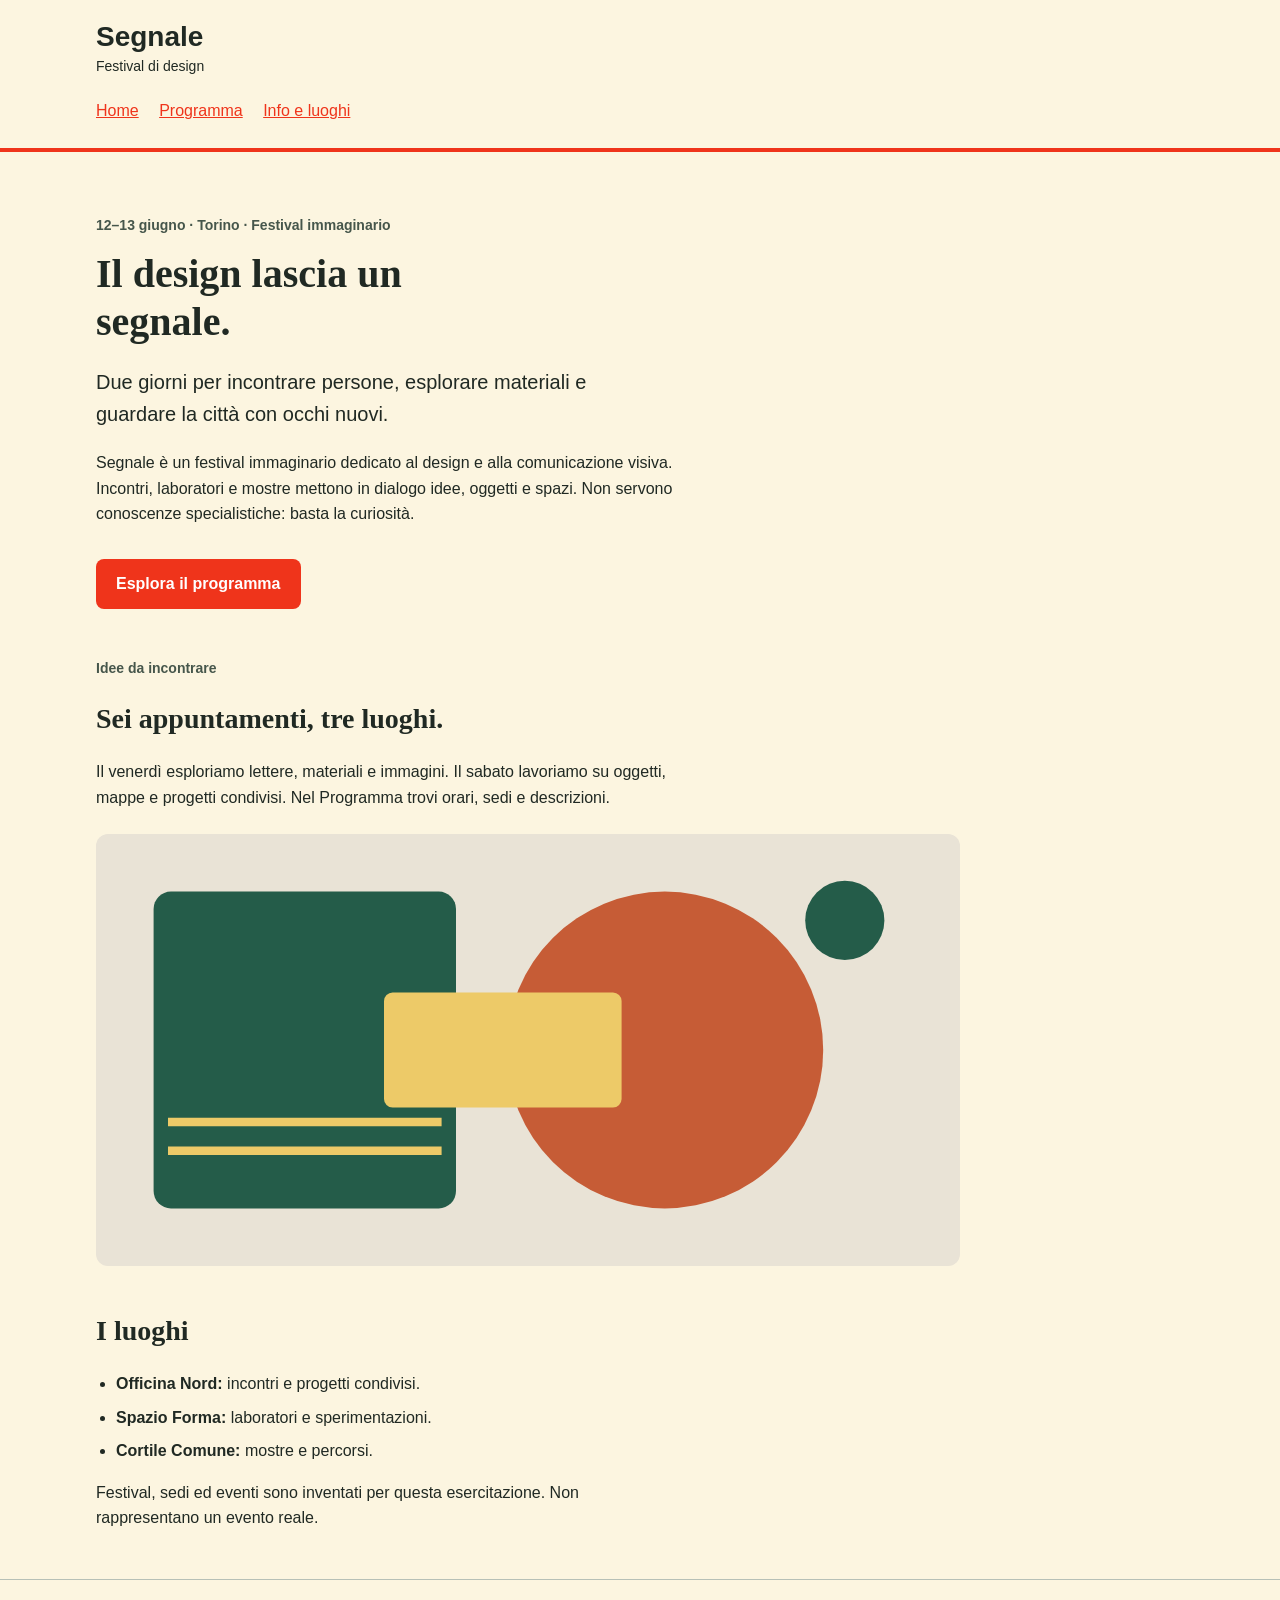
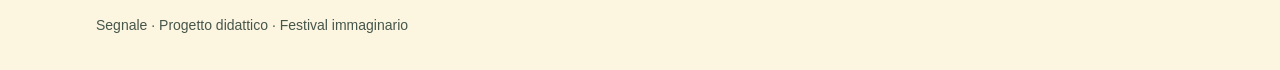
==== index.html @ b6003d48 "modifiche per cercare di fare vedere il sito" ====
<!doctype html>
<html lang="it">
<head>
  <meta charset="utf-8">
  <meta name="viewport" content="width=device-width, initial-scale=1">
  <title>Segnale — Festival di design</title>
  <link rel="stylesheet" href="style.css">
</head>
<body>
  <a class="skip-link" href="#contenuto">Vai al contenuto</a>

  <header class="site-header">
    <div class="container">
      <a class="brand" href="index.html">Segnale<span>Festival di design</span></a>
      <nav aria-label="Navigazione principale">
        <a href="index.html">Home</a>
        <a href="programma.html">Programma</a>
        <a href="info.html">Info e luoghi</a>
      </nav>
    </div>
  </header>

  <main id="contenuto" class="container">
    <section class="intro">
      <p class="eyebrow">12–13 giugno · Torino · Festival immaginario</p>
      <h1 id="titolo-home">Il design lascia un segnale.</h1>
      <p class="lead">Due giorni per incontrare persone, esplorare materiali e guardare la città con occhi nuovi.</p>
      <p class="reading-text">Segnale è un festival immaginario dedicato al design e alla comunicazione visiva. Incontri, laboratori e mostre mettono in dialogo idee, oggetti e spazi. Non servono conoscenze specialistiche: basta la curiosità.</p>
      <a class="button-link" href="programma.html">Esplora il programma</a>
    </section>

    <section class="content-section">
      <p class="eyebrow">Idee da incontrare</p>
      <h2 id="titolo-festival">Sei appuntamenti, tre luoghi.</h2>
      <p class="reading-text">Il venerdì esploriamo lettere, materiali e immagini. Il sabato lavoriamo su oggetti, mappe e progetti condivisi. Nel Programma trovi orari, sedi e descrizioni.</p>
      <img class="festival-image" src="assets/festival.svg" alt="Composizione geometrica di cerchi e rettangoli nei colori del festival" width="1200" height="600">
    </section>

    <section class="content-section">
      <h2 id="titolo-luoghi">I luoghi</h2>
      <ul class="venues">
        <li><strong>Officina Nord:</strong> incontri e progetti condivisi.</li>
        <li><strong>Spazio Forma:</strong> laboratori e sperimentazioni.</li>
        <li><strong>Cortile Comune:</strong> mostre e percorsi.</li>
      </ul>
      <p class="reading-text">Festival, sedi ed eventi sono inventati per questa esercitazione. Non rappresentano un evento reale.</p>
    </section>
  </main>

  <footer class="site-footer">
    <div class="container">
      <p>Segnale · Progetto didattico · Festival immaginario</p>
    </div>
  </footer>
</body>
</html>
---- style.css ----
/* Segnale: stile condiviso per Home, Programma e Info e luoghi. */

:root {
  --colore-primario: #ef341b;
  --colore-primario-scuro: #f01313;
  --colore-sfondo: #fcf5e0;
  --colore-testo: #202923;
  --font-testo: Arial, Helvetica, sans-serif;
  --font-titoli: Georgia, "Times New Roman", serif;
}

* {
  box-sizing: border-box;
}

body {
  margin: 0;
  background: var(--colore-sfondo);
  color: var(--colore-testo);
  font-family: var(--font-testo);
  font-size: 1rem;
  line-height: 1.6;
}

a {
  color: var(--colore-primario);
}

a:hover {
  text-decoration: underline;
}

a:focus {
  outline: 3px solid var(--colore-testo);
}

.container {
  width: 92%;
  max-width: 68rem;
  margin: 0 auto;
}

.site-header {
  padding: 1.25rem 0;
  border-bottom: 4px solid var(--colore-primario);
}

.brand {
  display: inline-block;
  color: var(--colore-testo);
  font-size: 1.75rem;
  font-weight: bold;
  line-height: 1.2;
  text-decoration: none;
}

.brand span {
  display: block;
  margin-top: 0.25rem;
  font-size: 0.875rem;
  font-weight: normal;
}

nav {
  margin-top: 1rem;
}

nav a {
  display: inline-block;
  margin-right: 1rem;
  padding: 0.25rem 0;
}

.intro {
  padding: 3rem 0 1rem;
}

.eyebrow,
.event-meta {
  color: #46564b;
  font-size: 0.875rem;
  font-weight: bold;
}

h1,
h2,
h3 {
  font-family: var(--font-titoli);
  line-height: 1.2;
}

h1 {
  max-width: 18ch;
  margin: 0.75rem 0 1.25rem;
  font-size: 2.5rem;
}

h2 {
  font-size: 1.75rem;
}

h3 {
  margin: 0.5rem 0 0.75rem;
  font-size: 1.375rem;
}

.lead {
  max-width: 48ch;
  font-size: 1.25rem;
}

.reading-text {
  max-width: 65ch;
}

.button-link {
  display: inline-block;
  margin-top: 1rem;
  padding: 0.75rem 1.25rem;
  border-radius: 0.5rem;
  background: var(--colore-primario);
  color: #ffffff;
  font-weight: bold;
  text-decoration: none;
}

.button-link:hover {
  background: var(--colore-primario-scuro);
}

.content-section {
  margin: 2rem 0 3rem;
}

.festival-image {
  display: block;
  width: 100%;
  max-width: 54rem;
  height: auto;
  margin-top: 1.5rem;
  border-radius: 0.75rem;
}

.venues {
  padding-left: 1.25rem;
}

.venues li {
  margin-bottom: 0.5rem;
}

.event-grid {
  display: grid;
  grid-template-columns: 1fr;
  gap: 3rem;
}

.event-card {
  overflow: hidden;
  border: 1px solid #b7c0b7;
  border-radius: 0.75rem;
  background: #ffffff;
}

.event-card img {
  display: block;
  width: 100%;
  height: auto;
}

.event-body {
  padding: 1.5rem;
}

.event-place {
  margin-bottom: 0;
  color: #46564b;
  font-size: 0.875rem;
}

.site-footer {
  padding: 1.25rem 0;
  border-top: 1px solid #b7c0b7;
  color: #46564b;
  font-size: 0.875rem;
}

.skip-link {
  position: absolute;
  top: -6rem;
  left: 1rem;
  padding: 0.75rem 1rem;
  background: #ffffff;
  color: var(--colore-testo);
}

.skip-link:focus {
  top: 1rem;
}

/* Galleria fotografica */
.luoghi-swiper {
  width: 100%;
  max-width: 54rem;
  overflow: hidden;
  border-radius: 0.75rem;
  background: #ffffff;
}

.luoghi-swiper .swiper-slide {
  height: auto;
  margin: 0;
  border: 1px solid #b7c0b7;
  border-radius: 0.75rem;
  overflow: hidden;
}

.luoghi-swiper .swiper-slide img {
  display: block;
  width: 100%;
  height: auto;
  aspect-ratio: 3 / 2;
  object-fit: cover;
}

.luoghi-swiper figcaption {
  display: grid;
  gap: 0.25rem;
  padding: 1rem 1.25rem;
  color: var(--colore-testo);
}

.gallery-controls {
  display: flex;
  align-items: center;
  justify-content: center;
  gap: 1.5rem;
  min-height: 3.5rem;
}

.luoghi-swiper .swiper-button-prev,
.luoghi-swiper .swiper-button-next {
  position: static;
  width: 2.75rem;
  height: 2.75rem;
  margin: 0;
  color: var(--colore-primario);
}

.luoghi-swiper .swiper-button-prev::after,
.luoghi-swiper .swiper-button-next::after {
  font-size: 1.25rem;
  font-weight: bold;
}

.luoghi-swiper .swiper-pagination {
  position: static;
  width: auto;
  color: var(--colore-testo);
}

.luoghi-swiper button:focus-visible,
a:focus-visible {
  outline: 3px solid var(--colore-testo);
  outline-offset: 3px;
}

/* Mappa e indirizzi */
.map-container {
  width: 100%;
  overflow: hidden;
  border: 1px solid #b7c0b7;
  border-radius: 0.75rem;
}

.map-container iframe {
  display: block;
  width: 100%;
  height: 28rem;
  border: 0;
}

.venue-addresses {
  padding-left: 1.25rem;
}

.venue-addresses li {
  margin-bottom: 1rem;
}

@media (min-width: 600px) {
  .event-grid {
    grid-template-columns: repeat(2, 1fr);
  }
}

@media (min-width: 1024px) {
  .event-grid {
    grid-template-columns: repeat(3, 1fr);
  }
}

@media (max-width: 480px) {
  .map-container iframe {
    height: 22rem;
  }

  .gallery-controls {
    gap: 0.75rem;
  }
}
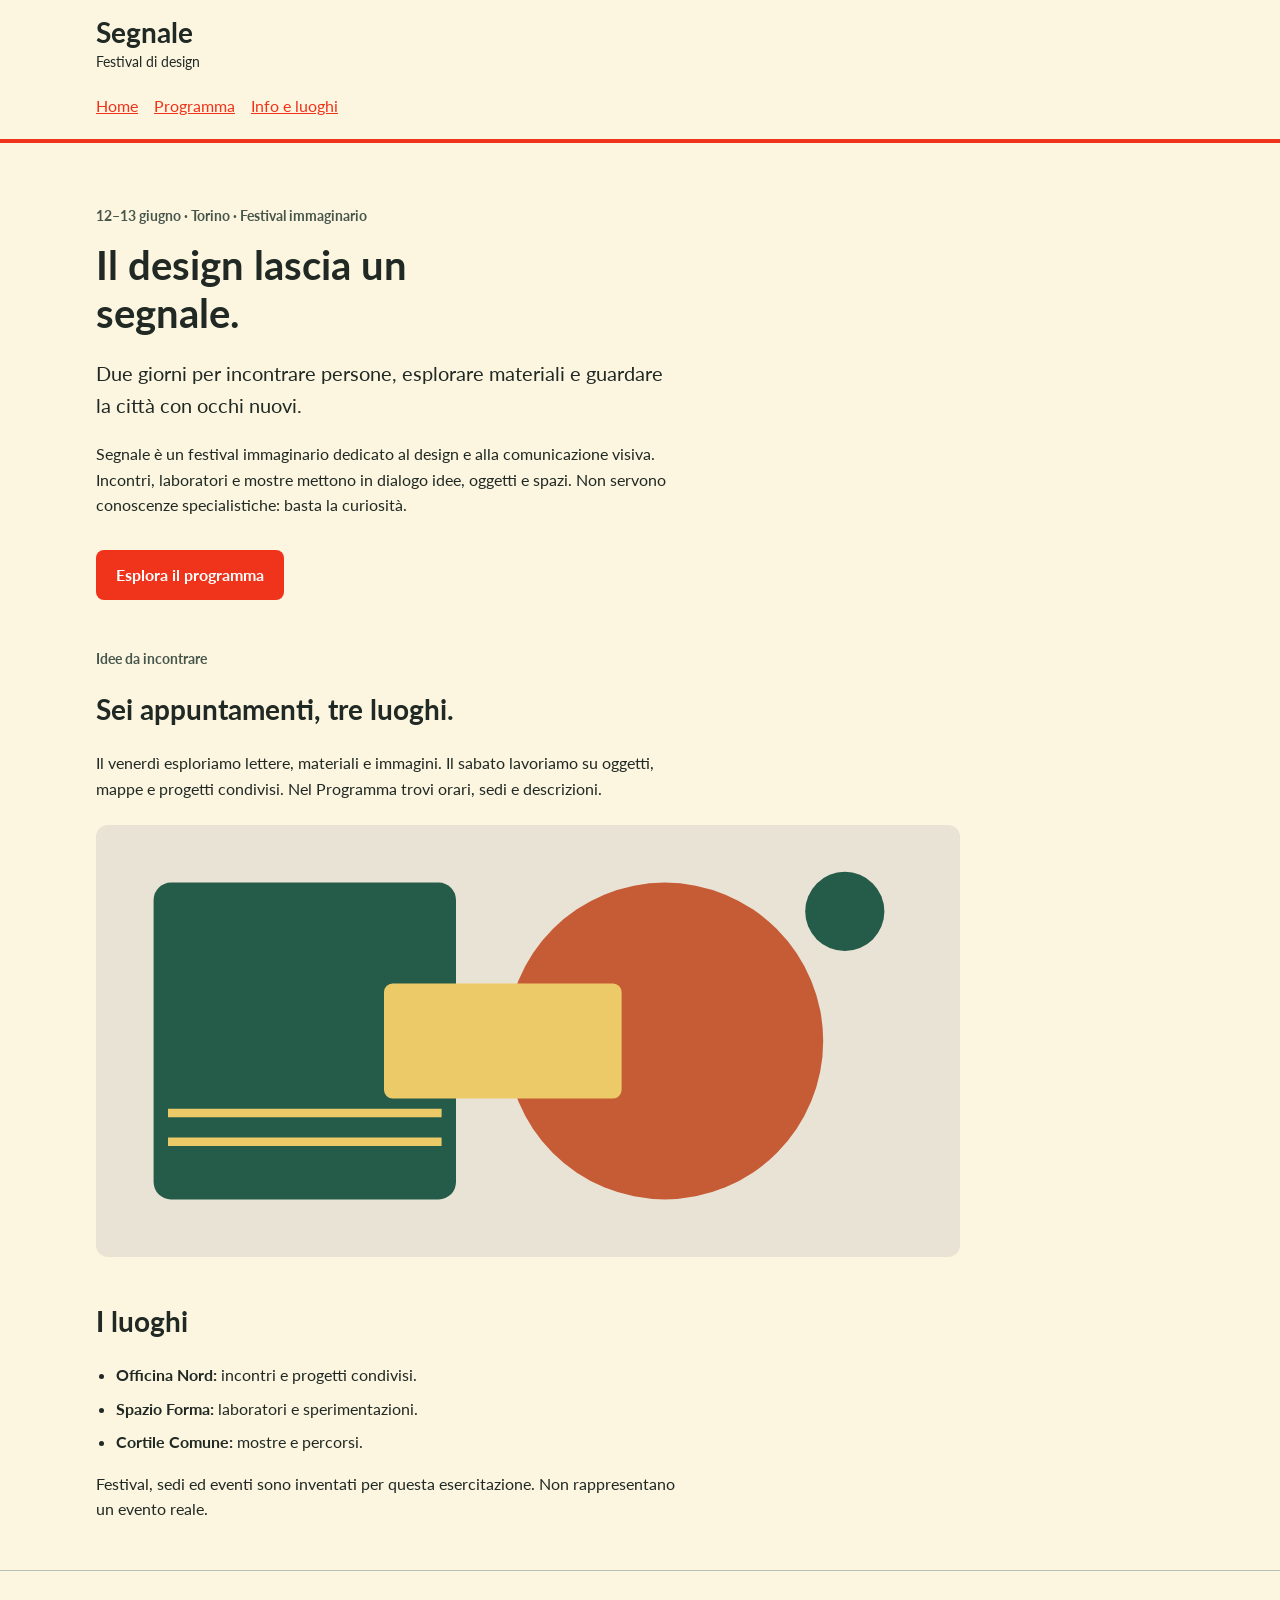
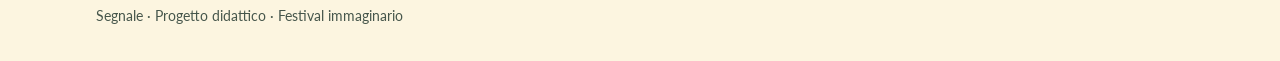
==== commit 6d39bd5e: "modifiche (non ancora moodboard)" ====
--- a/index.html
+++ b/index.html
@@ -4,6 +4,9 @@
   <meta charset="utf-8">
   <meta name="viewport" content="width=device-width, initial-scale=1">
   <title>Segnale — Festival di design</title>
+  <link rel="preconnect" href="https://fonts.googleapis.com">
+  <link rel="preconnect" href="https://fonts.gstatic.com" crossorigin>
+  <link href="https://fonts.googleapis.com/css2?family=Lato:wght@400;700&display=swap" rel="stylesheet">
   <link rel="stylesheet" href="style.css">
 </head>
 <body>
--- a/style.css
+++ b/style.css
@@ -5,8 +5,8 @@
   --colore-primario-scuro: #f01313;
   --colore-sfondo: #fcf5e0;
   --colore-testo: #202923;
-  --font-testo: Arial, Helvetica, sans-serif;
-  --font-titoli: Georgia, "Times New Roman", serif;
+  --font-testo: "Lato", Arial, Helvetica, sans-serif;
+  --font-titoli: "Lato", Georgia, "Times New Roman", serif;
 }
 
 * {
@@ -32,6 +32,12 @@
 
 a:focus {
   outline: 3px solid var(--colore-testo);
+}
+
+a:focus-visible,
+button:focus-visible {
+  outline: 3px solid var(--colore-testo);
+  outline-offset: 3px;
 }
 
 .container {
@@ -40,9 +46,14 @@
   margin: 0 auto;
 }
 
+/* Header sticky */
 .site-header {
-  padding: 1.25rem 0;
+  position: sticky;
+  top: 0;
+  z-index: 1000;
+  padding: 1rem 0;
   border-bottom: 4px solid var(--colore-primario);
+  background: var(--colore-sfondo);
 }
 
 .brand {
@@ -61,13 +72,18 @@
   font-weight: normal;
 }
 
+/* Menu verticale sotto i 600px */
 nav {
+  display: flex;
+  flex-direction: column;
+  align-items: flex-start;
+  gap: 0.25rem;
   margin-top: 1rem;
 }
 
 nav a {
   display: inline-block;
-  margin-right: 1rem;
+  margin: 0;
   padding: 0.25rem 0;
 }
 
@@ -151,11 +167,12 @@
 
 .event-grid {
   display: grid;
-  grid-template-columns: 1fr;
+  grid-template-columns: minmax(0, 1fr);
   gap: 3rem;
 }
 
 .event-card {
+  min-width: 0;
   overflow: hidden;
   border: 1px solid #b7c0b7;
   border-radius: 0.75rem;
@@ -189,6 +206,7 @@
   position: absolute;
   top: -6rem;
   left: 1rem;
+  z-index: 2000;
   padding: 0.75rem 1rem;
   background: #ffffff;
   color: var(--colore-testo);
@@ -210,9 +228,9 @@
 .luoghi-swiper .swiper-slide {
   height: auto;
   margin: 0;
+  overflow: hidden;
   border: 1px solid #b7c0b7;
   border-radius: 0.75rem;
-  overflow: hidden;
 }
 
 .luoghi-swiper .swiper-slide img {
@@ -241,6 +259,7 @@
 .luoghi-swiper .swiper-button-prev,
 .luoghi-swiper .swiper-button-next {
   position: static;
+  flex: 0 0 2.75rem;
   width: 2.75rem;
   height: 2.75rem;
   margin: 0;
@@ -259,12 +278,6 @@
   color: var(--colore-testo);
 }
 
-.luoghi-swiper button:focus-visible,
-a:focus-visible {
-  outline: 3px solid var(--colore-testo);
-  outline-offset: 3px;
-}
-
 /* Mappa e indirizzi */
 .map-container {
   width: 100%;
@@ -288,19 +301,31 @@
   margin-bottom: 1rem;
 }
 
+/* Da 600px: menu orizzontale e due colonne per gli eventi */
 @media (min-width: 600px) {
+  nav {
+    flex-direction: row;
+    align-items: center;
+    gap: 1rem;
+  }
+
   .event-grid {
-    grid-template-columns: repeat(2, 1fr);
-  }
-}
-
+    grid-template-columns: repeat(2, minmax(0, 1fr));
+  }
+}
+
+/* Da 1024px: tre colonne per gli eventi */
 @media (min-width: 1024px) {
   .event-grid {
-    grid-template-columns: repeat(3, 1fr);
+    grid-template-columns: repeat(3, minmax(0, 1fr));
   }
 }
 
 @media (max-width: 480px) {
+  h1 {
+    font-size: 2rem;
+  }
+
   .map-container iframe {
     height: 22rem;
   }
@@ -308,4 +333,8 @@
   .gallery-controls {
     gap: 0.75rem;
   }
+
+  .event-body {
+    padding: 1rem;
+  }
 }
